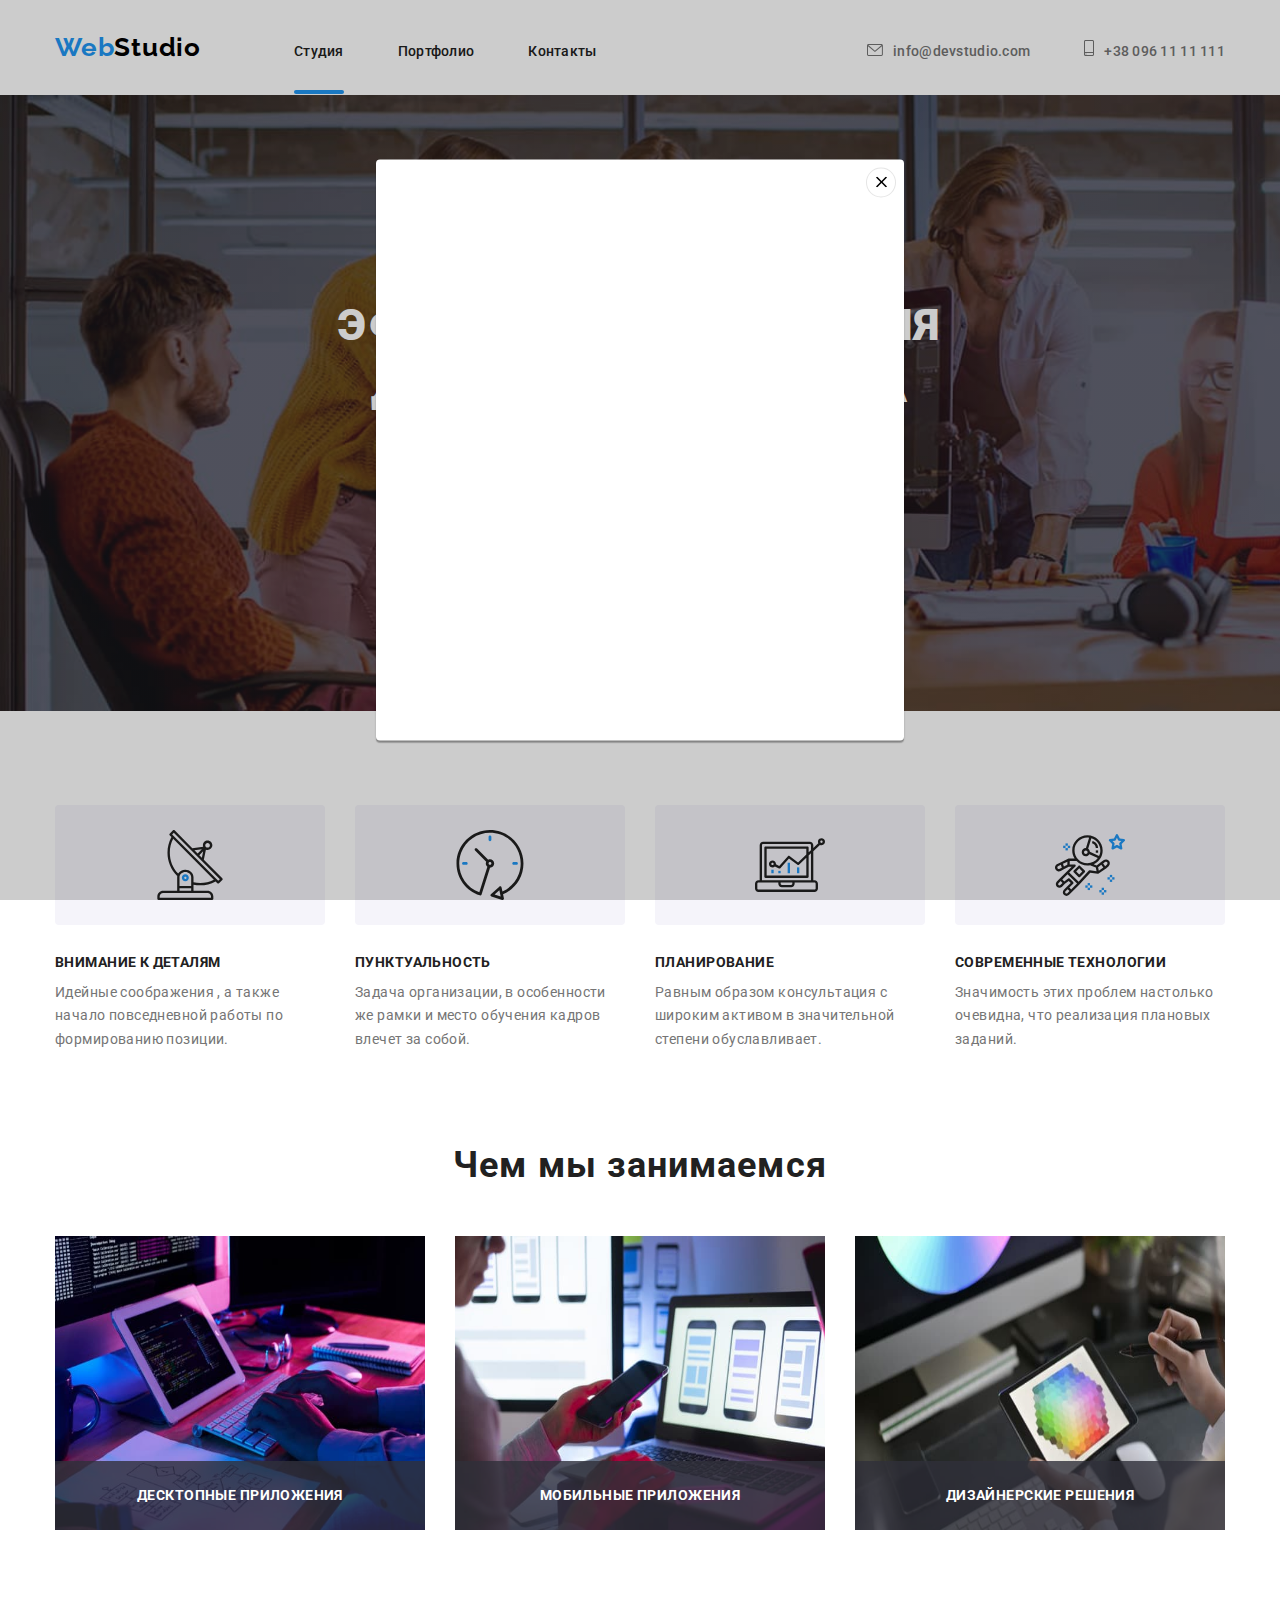
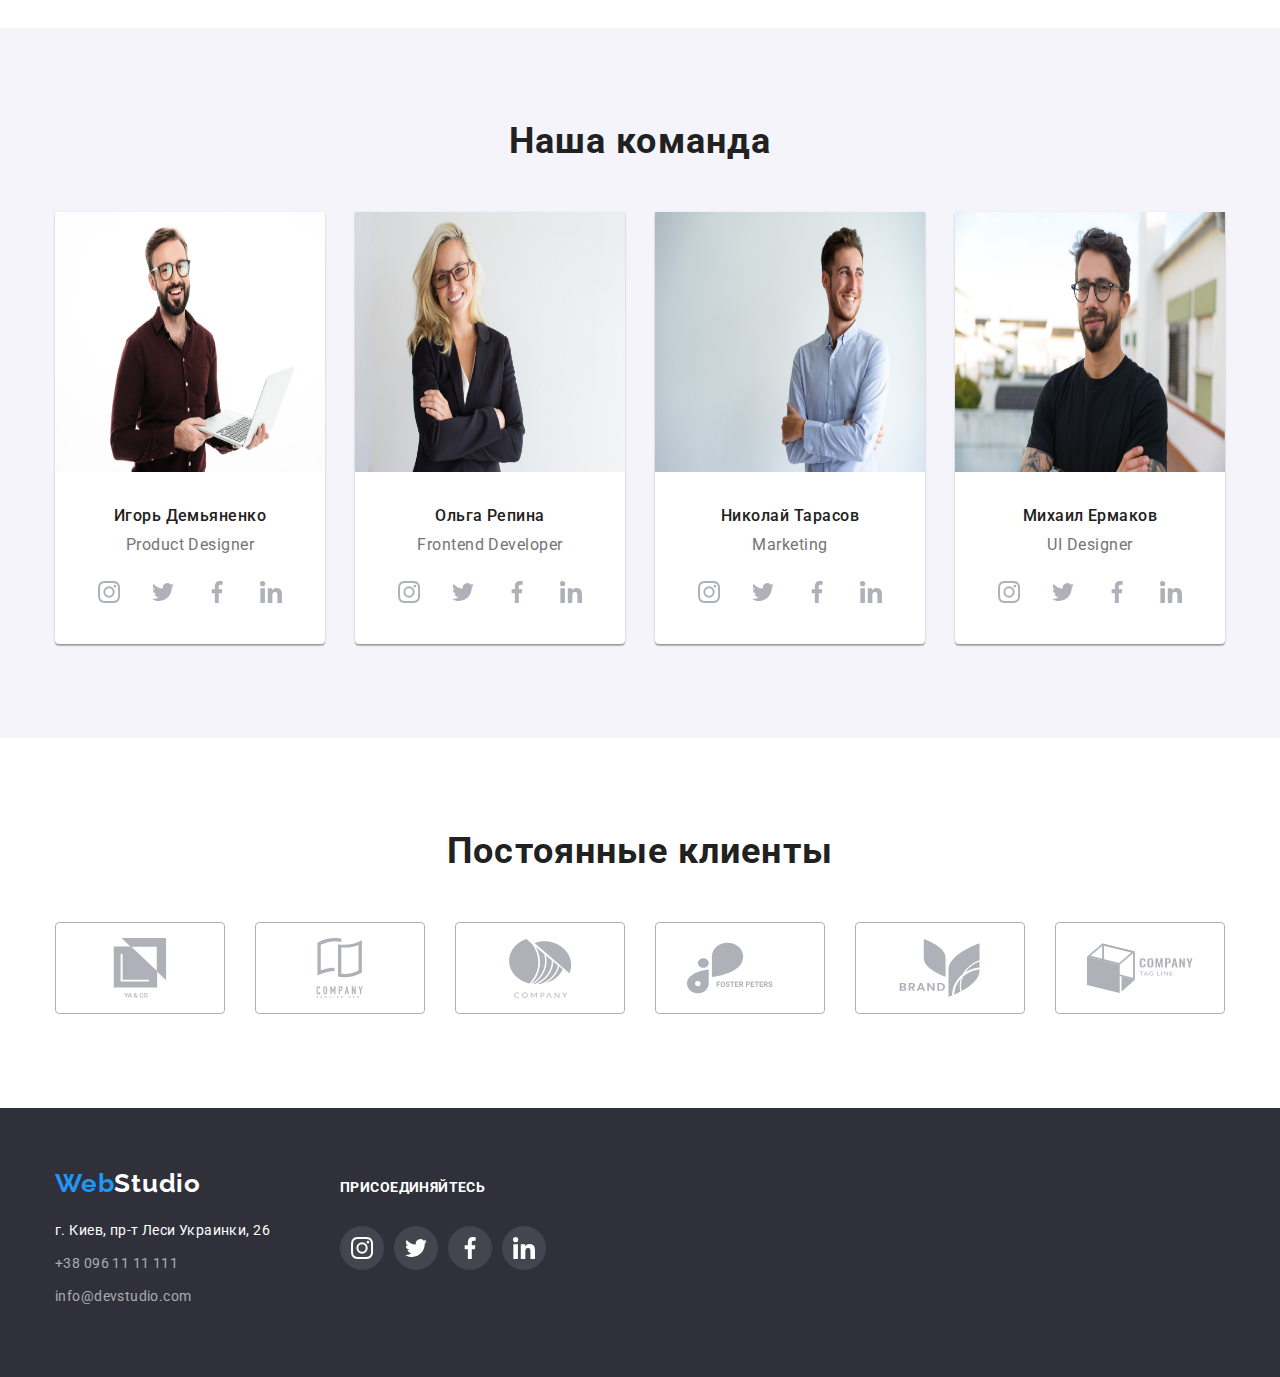
==== index.html @ d8dbf9bf "Cummit 1" ====
<!DOCTYPE html>
<head lang="ru">
<meta charset="UTF-8">
<meta http-equiv="X-UA-Compatible" content="IE=edge">
<meta name="viewport" content="width=device-width, initial-scale=1.0">
<title>WebStudio</title>
<link href="https://fonts.googleapis.com/css2?family=Raleway:wght@700&family=Roboto:wght@400;500;700;900&display=swap"
 rel="stylesheet">
 <link href="https://cdnjs.cloudflare.com/ajax/libs/modern-normalize/1.1.0/modern-normalize.min.css" rel="stylesheet">
<link href="css/styles.css" rel="stylesheet">
<link href="">
</head>
<body>
    <!--1 квадрат-->
    <header>
        <div class="container">
        <a href="index.html" class="header-part logo" lang="en"><span>Web</span>Studio</a>
        <nav class="header-part">
            <ul class="pages-list link">
                <li><a href="index.html" onclick="return false" class="now">Студия</a></li>
                <li><a href="portfolio.html" >Портфолио</a></li>
                <li><a href="/">Контакты</a></li>
            </ul>
        </nav>
        <div class="contacts header-part">
            <a href="mailto:info@devstudio.com" class=" contact"><svg width="16" height="12"><use href="./images/icons.svg#envelope"></use></svg>info@devstudio.com</a>
            <a href="tel:+380961111111" class=" contact"><svg width="10" height="16"><use href="./images/icons.svg#smartphone"></use></svg>+38 096 11 11 111</a>
            </div>
        </div>
    </div>
    </header>
    <!--2 квадрат-->
    <main>
    <section class="service section">
        <div class="container">
    <h1>Эффективные решения для вашего бизнеса</h1>
    <button type="button" data-modal-open>Заказать услугу</button>
</div>
    </section >
    <!--3 квадрат 1-я часть-->
    <section class="box-1 section" >
        <div class="container">
        <h2 class="none"> Наши качества</h2>
        <ul>
            <li>
<div class="case"><svg width="70px" height="70px">
    <use href="./images/icons.svg#Wi-Fi"></use>
</svg></div>
        <h3>Внимание к деталям</h3>
        <p>Идейные соображения
            , а также <br>начало повседневной работы по формированию
             позиции.</p></li>
             <li > 
                <div class="case"><svg width="70px" height="70px">
                    <use href="./images/icons.svg#Clock"></use>
                </svg></div>
            <h3>Пунктуальность</h3>
        <p>Задача организации, 
            в особенности<br> же рамки и место обучения кадров<br> влечет
             за собой.
        </p></li>
        <li >
<div class="case"><svg width="70px" height="70px">
    <use href="./images/icons.svg#Compik"></use>
</svg></div>
            <h3>Планирование</h3>
        <p>Равным образом консультация
            с <br> широким активом в значительной<br>  степени обуславливает.</p></li>
            <li >
<div class="case"><svg width="70px" height="70px">
    <use href="./images/icons.svg#Cosmo"></use>
</svg></div>
            <h3>Современные технологии</h3>
        <p>Значимость этих проблем настолько <br> очевидна, 
            что реализация плановых<br>  заданий.</p></li>
        </ul>
    </div>
    </section>
    <section class="box-2">
    <div class="container">
    <h2>Чем мы занимаемся</h2>
    <ul >
    <li><img src="images/images-studio/eff34a388bbc6409758a002e5a58c3ca.jpg" 
        alt="programer-working-his-desk-office" width="370" height="294"><p class="type-work">Десктопные приложения</p></li>
    <li><img src="images/images-studio/fe209b7db875477ca0f844823574082d.jpg"
         alt="web-ui-designers-are-developing-application-smartphones-team-creators-is-working-interface-mobile-phones"
    width="370px" height="294px"><p class="type-work">Мобильные приложения</p></li>
    <li><img src="images/images-studio/ff490664ba91f138b9f708e01d65306a.jpg"
         alt="creative-artist-web-design-with-working-colour-selection-graphic-tablet"
    width="370px" height="294px"><p class="type-work">Дизайнерские решения</p></li>
    </div>
</ul>
</div>
    </section>
    <!--2-я часть-->
    <section class="team section">
        <div class="container">
    <h2>Наша команда</h2>
         <ul class="team-list">
            <li><img src="images/images-studio/01b0562402f9066520924acac0be8dc7.jpg" alt="Фотография" width="270px" height="260px">
        <div class="box">
            <h3>Игорь Демьяненко</h3>
            <p>Product Designer</p>
            <ul class="icon">
                <li><a href="/"><svg width="22px" height="22px"><use href="./images/icons.svg#Instagram"></use></svg></li></a>
                <li><a href="/"><svg width="22px" height="22px"><use href="./images/icons.svg#Twitter"></use></svg></li></a>
                <li><a href="/"><svg width="22px" height="22px"><use href="./images/icons.svg#Facebook"></use></svg></li></a>
                <li><a href="/"><svg width="22px" height="22px"><use href="./images/icons.svg#Linkedin"></use></svg></li></a>
            </ul></div></li>
            <li><img src="images/images-studio/8ed9ff0c05008e3e7ae5285b05efd211.jpg" alt="Фотография" width="270px" height="260px">
        <div class="box">
            <h3>Ольга Репина</h3>
            <p>Frontend Developer</p>
            <ul class="icon">
                <li><a href="/"><svg width="22px" height="22px"><use href="./images/icons.svg#Instagram"></use></svg></li></a>
                <li><a href="/"><svg width="22px" height="22px"><use href="./images/icons.svg#Twitter"></use></svg></li></a>
                <li><a href="/"><svg width="22px" height="22px"><use href="./images/icons.svg#Facebook"></use></svg></li></a>
                <li><a href="/"><svg width="22px" height="22px"><use href="./images/icons.svg#Linkedin"></use></svg></li></a>
            </ul></div></li>
            <li> <img src="images/images-studio/c03fb848ed9dfc89543bbe97156c3661.jpg" alt="Фотография" width="270px" height="260px">
        <div class="box">
            <h3>Николай Тарасов</h3>
            <p>Marketing</p>
            <ul class="icon">
                <li><a href="/"><svg width="22px" height="22px"><use href="./images/icons.svg#Instagram"></use></svg></li></a>
                <li><a href="/"><svg width="22px" height="22px"><use href="./images/icons.svg#Twitter"></use></svg></li></a>
                <li><a href="/"><svg width="22px" height="22px"><use href="./images/icons.svg#Facebook"></use></svg></li></a>
                <li><a href="/"><svg width="22px" height="22px"><use href="./images/icons.svg#Linkedin"></use></svg></li></a>
            </ul></div></li>
        <li><img src="images/images-studio/7ff905b2d5f56aa0d2b29aa48e997cd8.jpg"  alt="Фотография" width="270px" height="260px">
        <div class="box">
            <h3>Михаил Ермаков</h3>
            <p>UI Designer</p>
            <ul class="icon">
                <li><a href="/"><svg width="22px" height="22px"><use href="./images/icons.svg#Instagram"></use></svg></li></a>
                <li><a href="/"><svg width="22px" height="22px"><use href="./images/icons.svg#Twitter"></use></svg></li></a>
                <li><a href="/"><svg width="22px" height="22px"><use href="./images/icons.svg#Facebook"></use></svg></li></a>
                <li><a href="/"><svg width="22px" height="22px"><use href="./images/icons.svg#Linkedin"></use></svg></li></a>
            </ul></div></li>
        </ul>
    </div>
</section>
<section class="clients section">
    <div class="container">
    <h2>Постоянные клиенты</h2>
    <ul>
        <li><a href="/">
            <svg width="106px" height="60px">
                <use  href="images/icons.svg#icon-Client-1"></use>
            </svg></a>
        </li>
        <li><a href="/">
            <svg width="106px" height="60px">
                <use href="images/icons.svg#icon-Client-2"></use>
            </svg></a>
        </li>
        <li><a href="/">
            <svg width="106px" height="60px">
                <use href="images/icons.svg#icon-Client-3"></use>
            </svg></a>
        </li>
        <li><a href="/">
            <svg width="106px" height="60px">
                <use href="images/icons.svg#icon-Client-4"></use>
            </svg></a>
        </li>
        <li><a href="/">
            <svg width="106px" height="60px">
                <use  href="images/icons.svg#icon-Client-5"></use>
            </svg></a>
        </li>
        <li><a href="/">
            <svg width="106px" height="60px">
                <use href="images/icons.svg#icon-Client-6"></use>
            </svg>
        </a>
        </li>
    </ul>
</div>
</section>
</main>
<!--4 квадрат-->
    <footer>
        <div class="container">
            <div class=" line">
        <a href="index.html" class="footer-logo" lang="en"><span>Web</span>Studio</a>
        <address>
            <ul>
            <li><a href="https://www.google.com/maps/place/%D0%B1%D1%83%D0%BB%D1%8C%D0%B2%D0%B0%D1%80+%D0%9B%D0%B5%D1%81%D1%96+%D0%A3%D0%BA%D1%80%D0%B0%D1%97%D0%BD%D0%BA%D0%B8,+26,+%D0%9A%D0%B8%D1%97%D0%B2,+02000/@50.4265807,30.5361971,17z/" 
            target="_blank"  rel="noopener noreferrer">г. Киев, пр-т Леси Украинки, 26</a> </li>
            <li><a href="tel:+380961111111" class="tel">+38 096 11 11 111</a></li>
            <li><a href="mailto:info@devstudio.com" class="mail">info@devstudio.com</a></li>
    </ul>
    </address>
</div>
<div class="massenger line">
    <h3>присоединяйтесь</h3>
    <ul>
        <li><a href="/"><svg width="22px" height="22px"><use href="./images/icons.svg#Instagram"></use></svg></a></li>
        <li><a href="/"><svg width="22px" height="22px"><use href="./images/icons.svg#Twitter"></use></svg></a></li>
        <li><a href="/"><svg width="22px" height="22px"><use href="./images/icons.svg#Facebook"></use></svg></a></li>
        <li><a href="/"><svg width="22px" height="22px"><use href="./images/icons.svg#Linkedin"></use></svg></a></li>
    </ul>
</div>
</div>
    </footer>
    <div class="backdrop is-hidden" data-modal>
        <div class="modal">
        <button type="button" data-modal-close>
            <svg width="11px" height="11px">
                <use href="./images/icons.svg#Vector"></use>
            </svg>
        </button>
    </div>
    </div>
    <script src="js/modal.js"></script>
</body>
</html>
---- css/styles.css ----
body{
    font-family:'Roboto',sans-serif;
    color: #212121;
}
.none{
    display: none;
}
.container{
    width: 1200px;
    margin-left: auto;
    margin-right: auto;
    padding-right: 15px;
    padding-left: 15px;
}

.section{
    padding: 94px 0px;
}
ul,h1,h2,h3,h4,h5,h6,p,a,div,img{
    margin: 0;
    padding: 0;
}
/*header styles*/
header{
    border-bottom:1px rgba(236, 236, 236, 1);
    padding: 32px 0;
    background-color: rgba(255, 255, 255, 1);
}
.logo{
    font-family:'Raleway';
    font-weight: 700;
    font-size: 26px;
    line-height: 1.2;
    letter-spacing: 0.03em;
    color: #000;
    margin-right: 93px;
}
header .container{
    display: flex;
    align-items: baseline;
}
.header-part{
    display: inline-block;
    text-decoration: none;
}
.pages-list li{
display: inline-block;
margin-right: 50px;
}
.pages-list a{
text-decoration: none;
font-weight: 500;
font-size: 14px;
line-height: 1.1;
letter-spacing: 0.02em;
color: #212121;
}
span{
    color: #2196F3;
}
.link .now{
    position:relative;
}
.link .now::after{
    content: "";
    position: absolute;
    width: 100%;
    height: 4px;
    background-color: #2196F3;
    border-radius: 2px;
    bottom:-35px;
    left: 0;
}
.link{
    transition: color 250ms cubic-bezier(0.4, 0, 0.2, 1);
}
.link :focus,
.link :hover{
    color: #2196F3;
}
.contacts{
    margin-left: auto;
}
.contacts svg{
    margin-right: 10px;
}
.container .contact{
font-weight: 500;
font-size: 14px;
line-height: 1.1px;
letter-spacing: 0.02em;
color: #757575;
text-decoration: none;
}
.contact{
    fill: rgba(117, 117, 117, 1);
    transition: color 250ms cubic-bezier(0.4, 0, 0.2, 1);
}
.contact:hover,
.contact:focus{
    color: #2196F3;
    fill: #2196F3;
}
header a[href^="mailto"]{
    margin-right: 50px;
}
/*main studio*/
.service{
background-color:#2F303A;
padding: 200px 0px;
background-image: linear-gradient(to left,rgba(47,48,58,0.4), rgba(47,48,58,0.4)) , url("../images/images-studio/back.jpg");
background-repeat: no-repeat;
background-size: cover;
}
.service h1{
font-weight: 900;
font-size: 44px;
line-height: 1.4;
text-align: center;
letter-spacing: 0.06em;
text-transform: uppercase;
color: #FFFFFF;
width: 696px;
margin-right: auto;
margin-left: auto;
}
.service button{
font-family:'Roboto';
border-radius: 5px;
border-color: transparent;
background-color: #2196F3;
color:#fff;
font-weight: 700;
font-size: 16px;
line-height: 1.8;
margin-left: auto;
margin-right: auto;
display: flex;
text-align: center;
justify-content: center;
letter-spacing: 0.06em;
cursor: pointer;
padding: 10px 32px;
margin-top: 40px;
transition: background-color 250ms cubic-bezier(0.4, 0, 0.2, 1);
}
.service button:focus,
.service button:hover{
    background-color: #F5F4FA;
}
div[data-model]{
    position: absolute;
    width:100vw;
    height:100vh ;
}
.box{
    padding: 30px 32px;
}
.case{
    display: flex;
    justify-content: center;
    align-items: center;
    width: 270px;
    height: 120px;
    background: rgba(245, 244, 250, 1);
    margin-bottom: 30px;
    border-radius: 4px;
    fill: #F5F4FA;
}
.box-1{
    padding-inline-start: 0px;
    list-style-type: none;
}
.box-1 ul{
    display: flex;
    justify-content: space-between;
    list-style-type: none;
}
.box-1 h3{
    font-weight: 700;
    font-size: 14px;
    line-height: 1.1;
    letter-spacing: 0.03em;
    text-transform: uppercase;
    color: #212121;
    margin-bottom:10px ;
}
.box-1 p{
font-size: 14px;
line-height: 1.7;
letter-spacing: 0.03em;
color: #757575;
}
.box-1 li{
    width: 270px;
}
.box-2{
padding-bottom: 94px;
}
.box-2 h2{
font-weight: 700;
font-size: 36px;
line-height: 1.1;
text-align: center;
letter-spacing: 0.03em;
color: #212121;
margin-bottom: 50px;
}
.box-2 ul{
    padding-inline-start: 0px;
    list-style-type: none;
    display: flex;
    justify-content: space-between;
}
.type-work{
    position: absolute;
    width: 100%;
    padding: 27px 0;
    bottom: 4px;
    left: 0;
    font-weight: 700;
    font-size: 14px;
    line-height: 1.1;
    letter-spacing: 0.03em;
    text-align: center;
    text-transform: uppercase;
    color: #FFFFFF;
    background-color: rgba(47, 48, 58, 0.8);
}
.box-2 li{
    display: block;
    position: relative;
}
.team{
    background-color: #F5F4FA;
}
.team h2{
font-weight: 700;
font-size: 36px;
line-height: 1.1;
text-align: center;
letter-spacing: 0.03em;
color: #212121;
margin-bottom: 50px;
}
.icon{
    display: flex;
    list-style-type: none;
    padding-inline-start: 0;
}
.icon li{
    margin-right: 10px;
}
.icon a{
    background-color: rgba(255, 255, 255, 0.1);
    fill: rgba(175, 177, 184, 1);
    border-radius: 50% 50%;
    width: 44px;
    height: 44px;
    display: flex;
    justify-content: center;
    align-items: center;
    transition: background-color fill 250ms cubic-bezier(0.4, 0, 0.2, 1);}
    .icon a:hover,
    .icon a:focus{
        background-color: #2196F3;
        fill:#fff
    }
    .icon li:last-child{
        margin-right: 0;
    }
.team-list > li{
background: #FFFFFF;
box-shadow: 0px 1px 3px rgba(0, 0, 0, 0.12), 0px 1px 1px rgba(0, 0, 0, 0.14), 0px 2px 1px rgba(0, 0, 0, 0.2);
border-radius: 0px 0px 4px 4px;
}
.team ul{
    list-style-type: none;
    padding-inline-start:0px;
    display: flex;
    justify-content: space-between;
}
.team h3{
    font-weight: 500;
    font-size: 16px;
    line-height: 1.2;
    text-align: center;
    letter-spacing: 0.03em;
    margin-bottom: 10px;
}
.team p{
    font-weight: 400;
    font-size: 16px;
    line-height: 1.2;
    text-align: center;
    letter-spacing: 0.03em;
    color: #757575;
    margin-bottom: 16px;
}
.catalog-list .box{
    padding: 20px 24px;
    box-sizing: border-box;
    width: 370px;
    border-left: 1px solid #EEEEEE;
    border-right: 1px solid #EEEEEE;
    border-bottom: 1px solid #EEEEEE;
}
.clients ul{
    display: flex;
    list-style-type: none;
    padding-inline-end: 0;
    flex-wrap: wrap;
    gap: 30px;
    box-sizing: border-box;
} 

.clients a{
    box-sizing: border-box;
    display: flex;
    align-items: center;
    justify-content: center;
    width: 170px;
    height: 92px;
    fill: #afb1b8;
    border:1px solid rgba(175, 177, 184, 1) ;
    border-radius: 4px;
    transition: fill border 250ms cubic-bezier(0.4, 0, 0.2, 1);
}

.clients a:hover,
.clients a:focus{
    fill: #2196F3;
    border: 1px solid #2196F3;
}

.clients h2{
font-weight: 700;
font-size: 36px;
line-height: 1.1;
text-align: center;
letter-spacing: 0.03em;
margin-bottom: 50px;
}
/*main partfolio*/
.catalog li{
    display: inline-block;
    margin-left: 4px;
    margin-right: 4px;
}
.catalog button{
font-weight: 500;
font-size: 16px;
line-height: 1.6;
text-align: center;
letter-spacing: 0.03em;
color: #212121;
border-radius: 5px;
border-color: transparent;
background-color: #F5F4FA;
cursor: pointer;
font-family:'Roboto';
padding: 6px 22px;
transition: colo background-color box-shadow 250ms cubic-bezier(0.4, 0, 0.2, 1);
}
.catalog button:hover,
.catalog button:focus{
    background-color: #2196F3;
    color: #fff;
    box-shadow: 0px 4px 4px 0px rgba(0, 0, 0, 0.25);
}
.catalog{
    padding-inline-start: 0px;
    list-style-type: none;
    display: flex;
    justify-content: center;
    margin-bottom: 56px;
}
.catalog-list li{
    display: inline-block;
    transition: box-shadow 250ms cubic-bezier(0.4, 0, 0.2, 1);
}
.catalog-list li:hover{
    box-shadow: 0px 4px 4px 0px rgba(0, 0, 0, 0.25);
}
.catalog-list{
    display: flex;
    flex-wrap: wrap;
    gap: 30px;
}
.catalog-list h2{
font-weight: 700;
font-size: 18px;
line-height: 2;
letter-spacing: 0.06em;
color: #212121;
margin-bottom: 4px;
}
.catalog-list p{
font-size: 16px;
line-height: 1.8;
letter-spacing: 0.03em;
color: #757575;
}
.catalog-list{
padding-inline-start: 0px;
list-style-type: none;
}
.overlay-box{
    width: 370px;
    height: 294px;
    overflow: hidden;
    position: relative;
}
p[class="overlay"]{
    position: absolute;
    top: 0;
    left: 0;
    width: 100%;
    height: 100%;
    background-color: rgba(33, 150, 243, 0.9);
    transform: translateY(100%);
    font-size: 18px;
    line-height: 1.6;
    letter-spacing: 0.03em;
    color: #FFFFFF;
    transition: transform 250ms cubic-bezier(0.4, 0, 0.2, 1);
    padding: 63px 24px;
}
.overlay-box:hover .overlay{
    transform: translateY(0);
}
.backdrop{
    position: fixed;
    width: 100%;
    height: 100%;
    background-color: rgba(0, 0, 0, 0.2);
    top: 0;
    left: 0;
}
.modal{
    position: absolute;
    left:50%;
    top:50%;
    transform: translate(-50%,-50%);
    background-color:rgba(255, 255, 255, 1);
    width: 528px;
    height: 581px;
    box-shadow: 0px 1px 3px rgba(0, 0, 0, 0.12), 0px 1px 1px rgba(0, 0, 0, 0.14), 0px 2px 1px rgba(0, 0, 0, 0.2);
    border-radius: 4px;
}
.modal button{
    width: 30px;
    height: 30px;
    fill: rgba(0, 0, 0, 1);
    background-color:rgba(255, 255, 255, 1) ;
    border:1px solid rgba(0, 0, 0, 0.1) ;
    border-radius: 50% 50%;
    position: fixed;
    top:8px;
    right: 8px;
}
/*footer styles*/
footer{
background-color:#2F303A;
padding: 60px 0px;
}
footer div[class="container"]{
    display: flex;
    align-items: baseline;
}
footer address{
    font-style: normal;
}
.footer-logo{
font-family:'Raleway';
display: inline-block;
font-weight: 700;
font-size: 26px;
line-height: 1.2;
letter-spacing: 0.03em;
color: #fff;
text-decoration: none;
margin-bottom: 20px;
}
address ul{
    list-style-type: none;
    padding-inline-start: 0px;
}
address li{
    margin-bottom: 9px;
}
a[target]{
    font-size: 14px;
    line-height: 1.7; 
    letter-spacing: 0.03em; 
    color: #FFFFFF;
    text-decoration: none;
    margin-right: 70px;
}
.mail{
font-size: 14px;
line-height: 1.7;
letter-spacing: 0.03em;
color: rgba(255, 255, 255, 0.6);
text-decoration: none;
transition: color 250ms cubic-bezier(0.4, 0, 0.2, 1);
}
a[target]:hover,
a[target]:focus{
color: #2196F3;
}
.tel{
font-size: 14px;
line-height: 1.7;
letter-spacing: 0.03em;
color: rgba(255, 255, 255, 0.6);
text-decoration: none;
transition: color 250ms cubic-bezier(0.4, 0, 0.2, 1);
}
.tel:hover,
.tel:focus{
    color: #2196F3;
}
.mail:hover,
.mail:focus{
    color: #2196F3;
}

.massenger h3{
font-weight: 700;
font-size: 14px;
line-height: 1.23;
letter-spacing: 0.03em;
text-transform: uppercase;
color: #FFFFFF;
margin-bottom: 30px;
}
.massenger li{
    margin-right: 10px;
}
.massenger ul{
    display: flex;
    list-style-type: none;
    padding-inline-start: 0;
}
.massenger a{
    background-color: rgba(255, 255, 255, 0.1);
    border-radius: 50% 50%;
    width: 44px;
    height: 44px;
    display: flex;
    justify-content: center;
    align-items: center;
    transition: color 250ms cubic-bezier(0.4, 0, 0.2, 1);}
    .massenger a:hover,
    .massenger a:focus{
        background-color: #2196F3;
    }

.massenger svg{
fill: #fff;
}
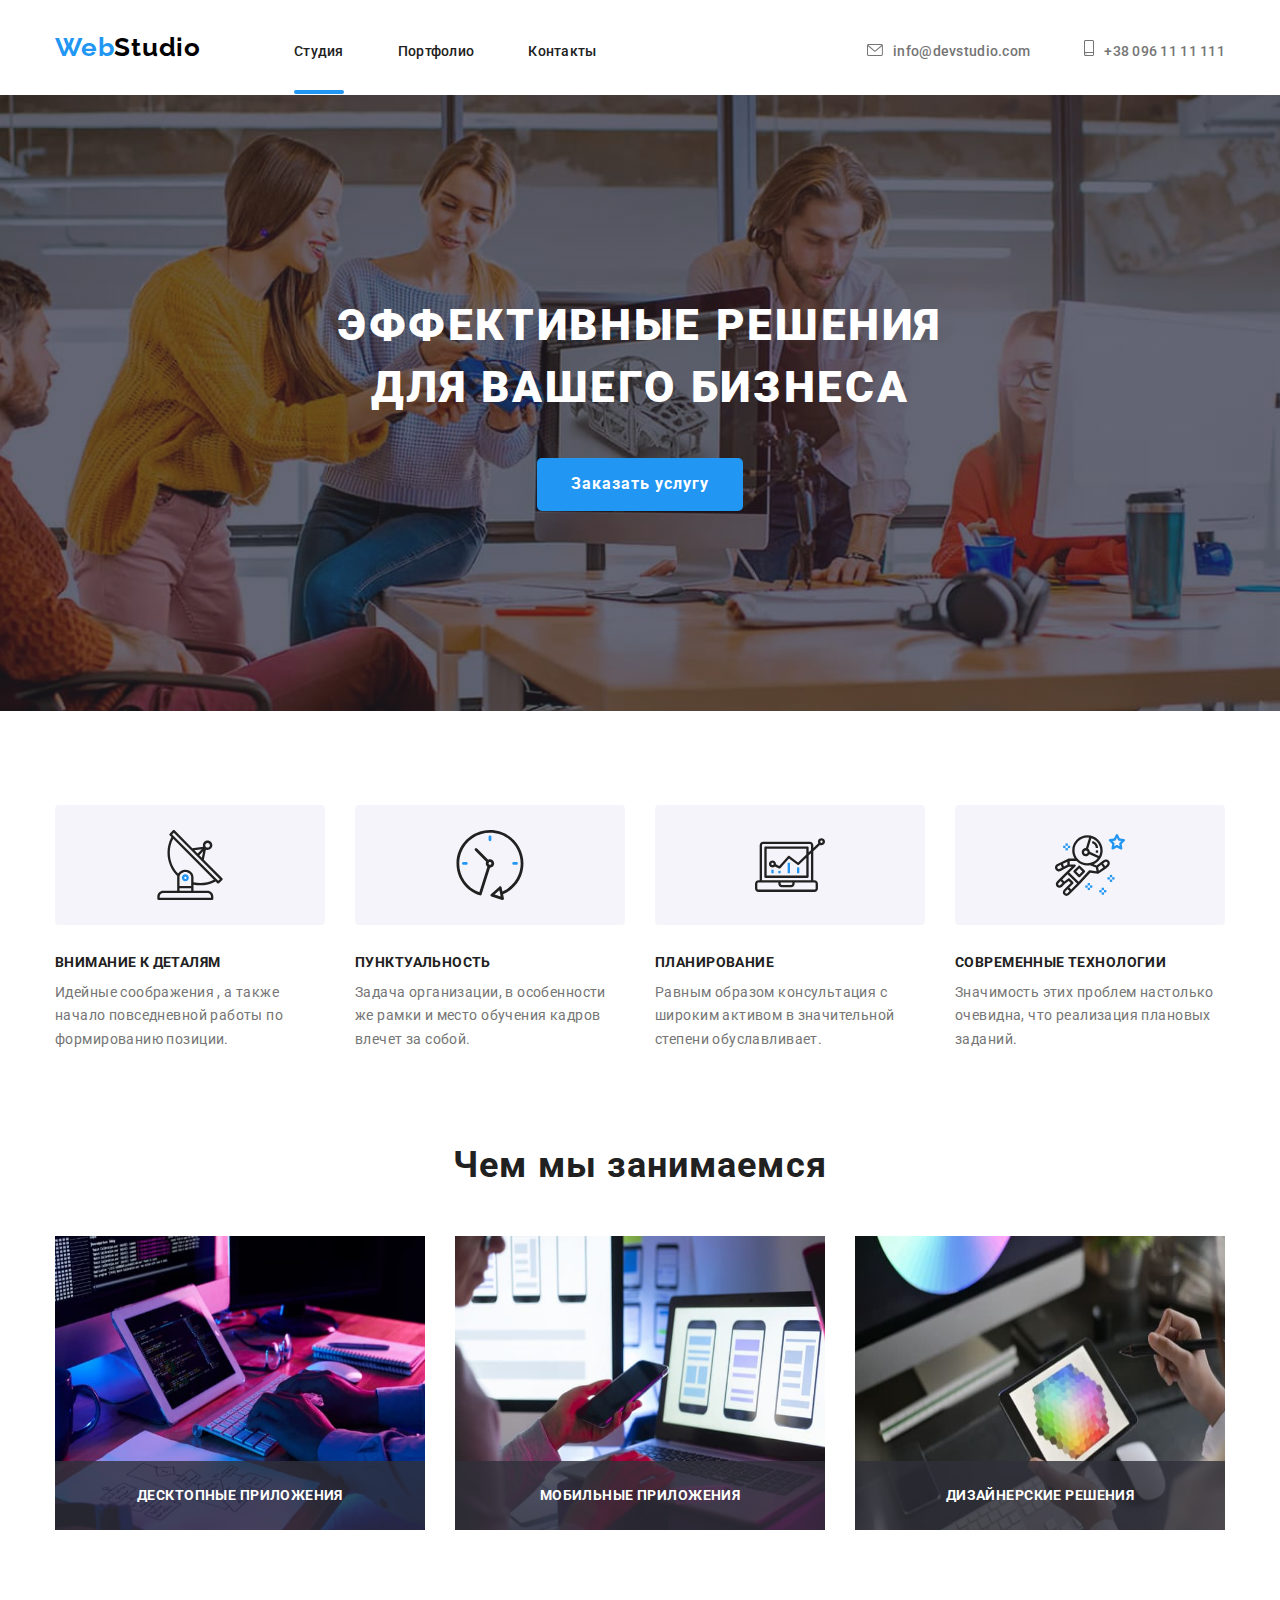
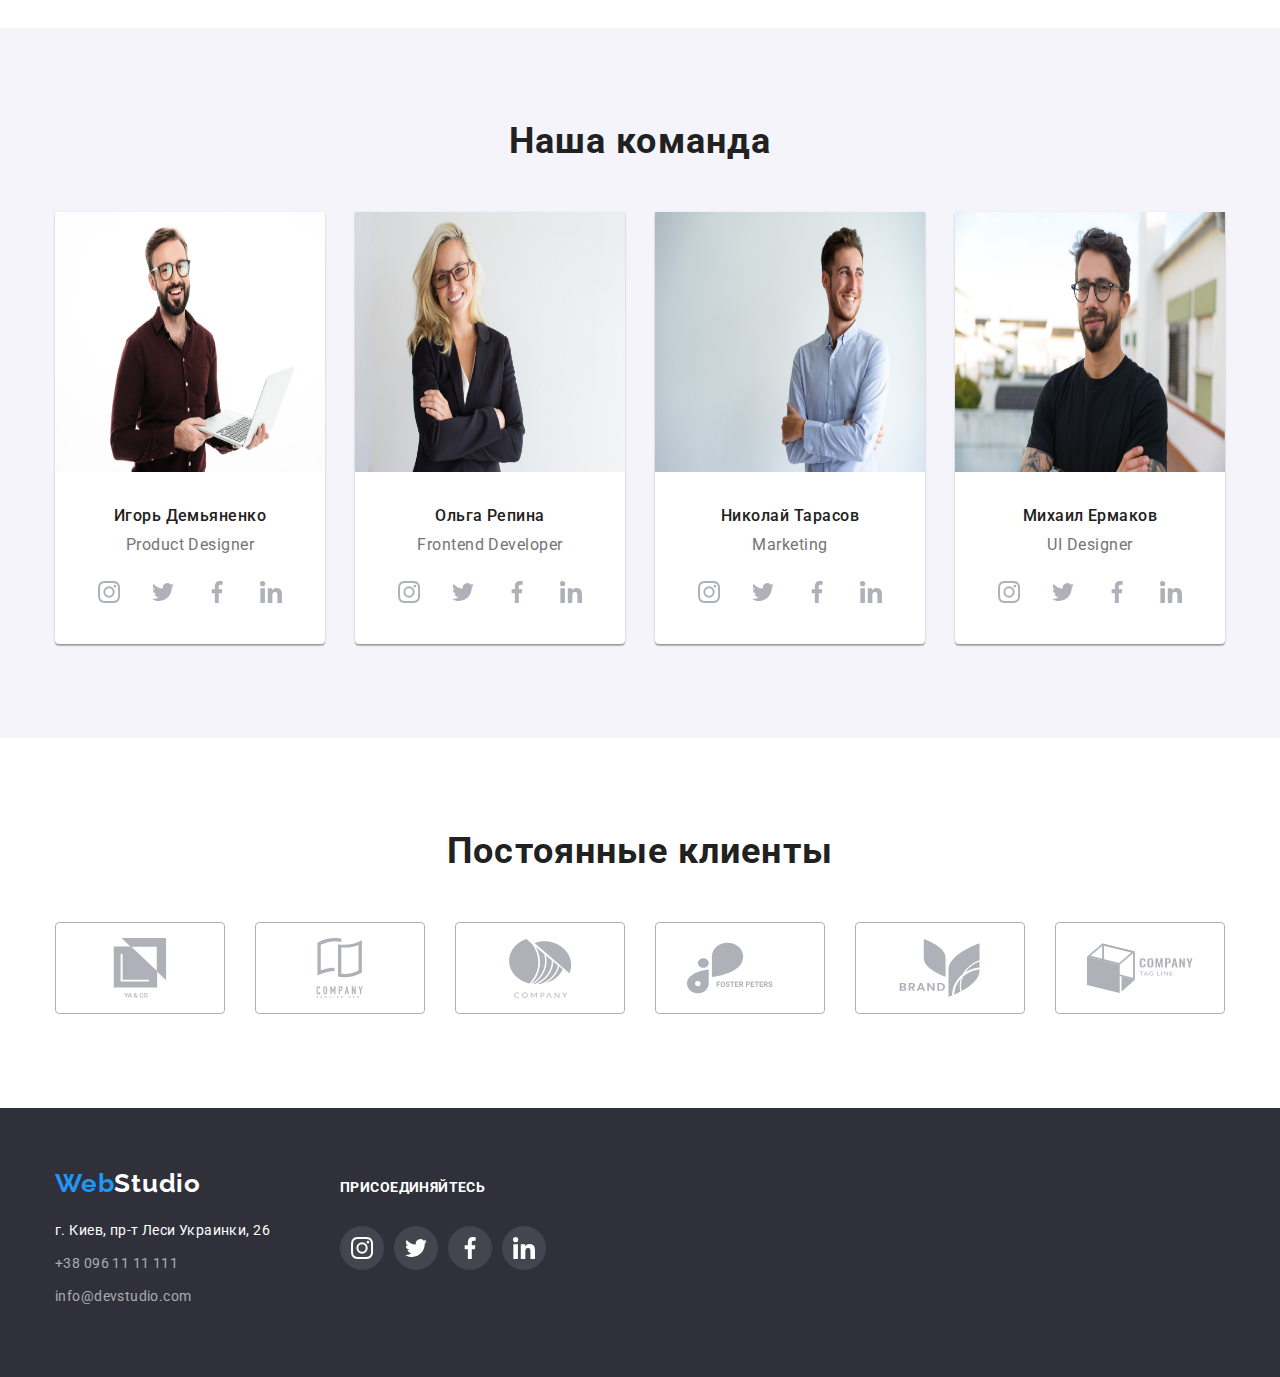
==== commit 77f90708: "Fix 1" ====
--- a/index.html
+++ b/index.html
@@ -208,7 +208,7 @@
         <div class="modal">
         <button type="button" data-modal-close>
             <svg width="11px" height="11px">
-                <use href="./images/icons.svg#Vector"></use>
+            <use href="./images/icons.svg#Vector"></use>
             </svg>
         </button>
     </div>
--- a/css/styles.css
+++ b/css/styles.css
@@ -71,11 +71,11 @@
     bottom:-35px;
     left: 0;
 }
-.link{
+.pages-list a{
     transition: color 250ms cubic-bezier(0.4, 0, 0.2, 1);
 }
-.link :focus,
-.link :hover{
+.pages-list a:hover,
+.pages-list a:focus{
     color: #2196F3;
 }
 .contacts{
@@ -110,6 +110,8 @@
 padding: 200px 0px;
 background-image: linear-gradient(to left,rgba(47,48,58,0.4), rgba(47,48,58,0.4)) , url("../images/images-studio/back.jpg");
 background-repeat: no-repeat;
+background-position: center;
+max-width: 1600;
 background-size: cover;
 }
 .service h1{
@@ -147,11 +149,6 @@
 .service button:focus,
 .service button:hover{
     background-color: #F5F4FA;
-}
-div[data-model]{
-    position: absolute;
-    width:100vw;
-    height:100vh ;
 }
 .box{
     padding: 30px 32px;
@@ -260,7 +257,7 @@
     display: flex;
     justify-content: center;
     align-items: center;
-    transition: background-color fill 250ms cubic-bezier(0.4, 0, 0.2, 1);}
+    transition: all 250ms cubic-bezier(0.4, 0, 0.2, 1);}
     .icon a:hover,
     .icon a:focus{
         background-color: #2196F3;
@@ -324,7 +321,7 @@
     fill: #afb1b8;
     border:1px solid rgba(175, 177, 184, 1) ;
     border-radius: 4px;
-    transition: fill border 250ms cubic-bezier(0.4, 0, 0.2, 1);
+    transition: border,fill 250ms,250ms cubic-bezier(0.4, 0, 0.2, 1);
 }
 
 .clients a:hover,
@@ -360,7 +357,7 @@
 cursor: pointer;
 font-family:'Roboto';
 padding: 6px 22px;
-transition: colo background-color box-shadow 250ms cubic-bezier(0.4, 0, 0.2, 1);
+transition: background-color,color,box-shadow 250ms cubic-bezier(0.4, 0, 0.2, 1);
 }
 .catalog button:hover,
 .catalog button:focus{
@@ -459,6 +456,12 @@
     top:8px;
     right: 8px;
 }
+.is-hidden{
+    opacity: 0;
+    visibility: hidden;
+    pointer-events: none;
+    translate: opacity 250ms ubic-bezier(0.4, 0, 0.2, 1);
+}
 /*footer styles*/
 footer{
 background-color:#2F303A;
@@ -496,6 +499,7 @@
     color: #FFFFFF;
     text-decoration: none;
     margin-right: 70px;
+    transition: color 250ms cubic-bezier(0.4, 0, 0.2, 1);
 }
 .mail{
 font-size: 14px;
@@ -551,7 +555,7 @@
     display: flex;
     justify-content: center;
     align-items: center;
-    transition: color 250ms cubic-bezier(0.4, 0, 0.2, 1);}
+    transition: background-color 250ms cubic-bezier(0.4, 0, 0.2, 1);}
     .massenger a:hover,
     .massenger a:focus{
         background-color: #2196F3;
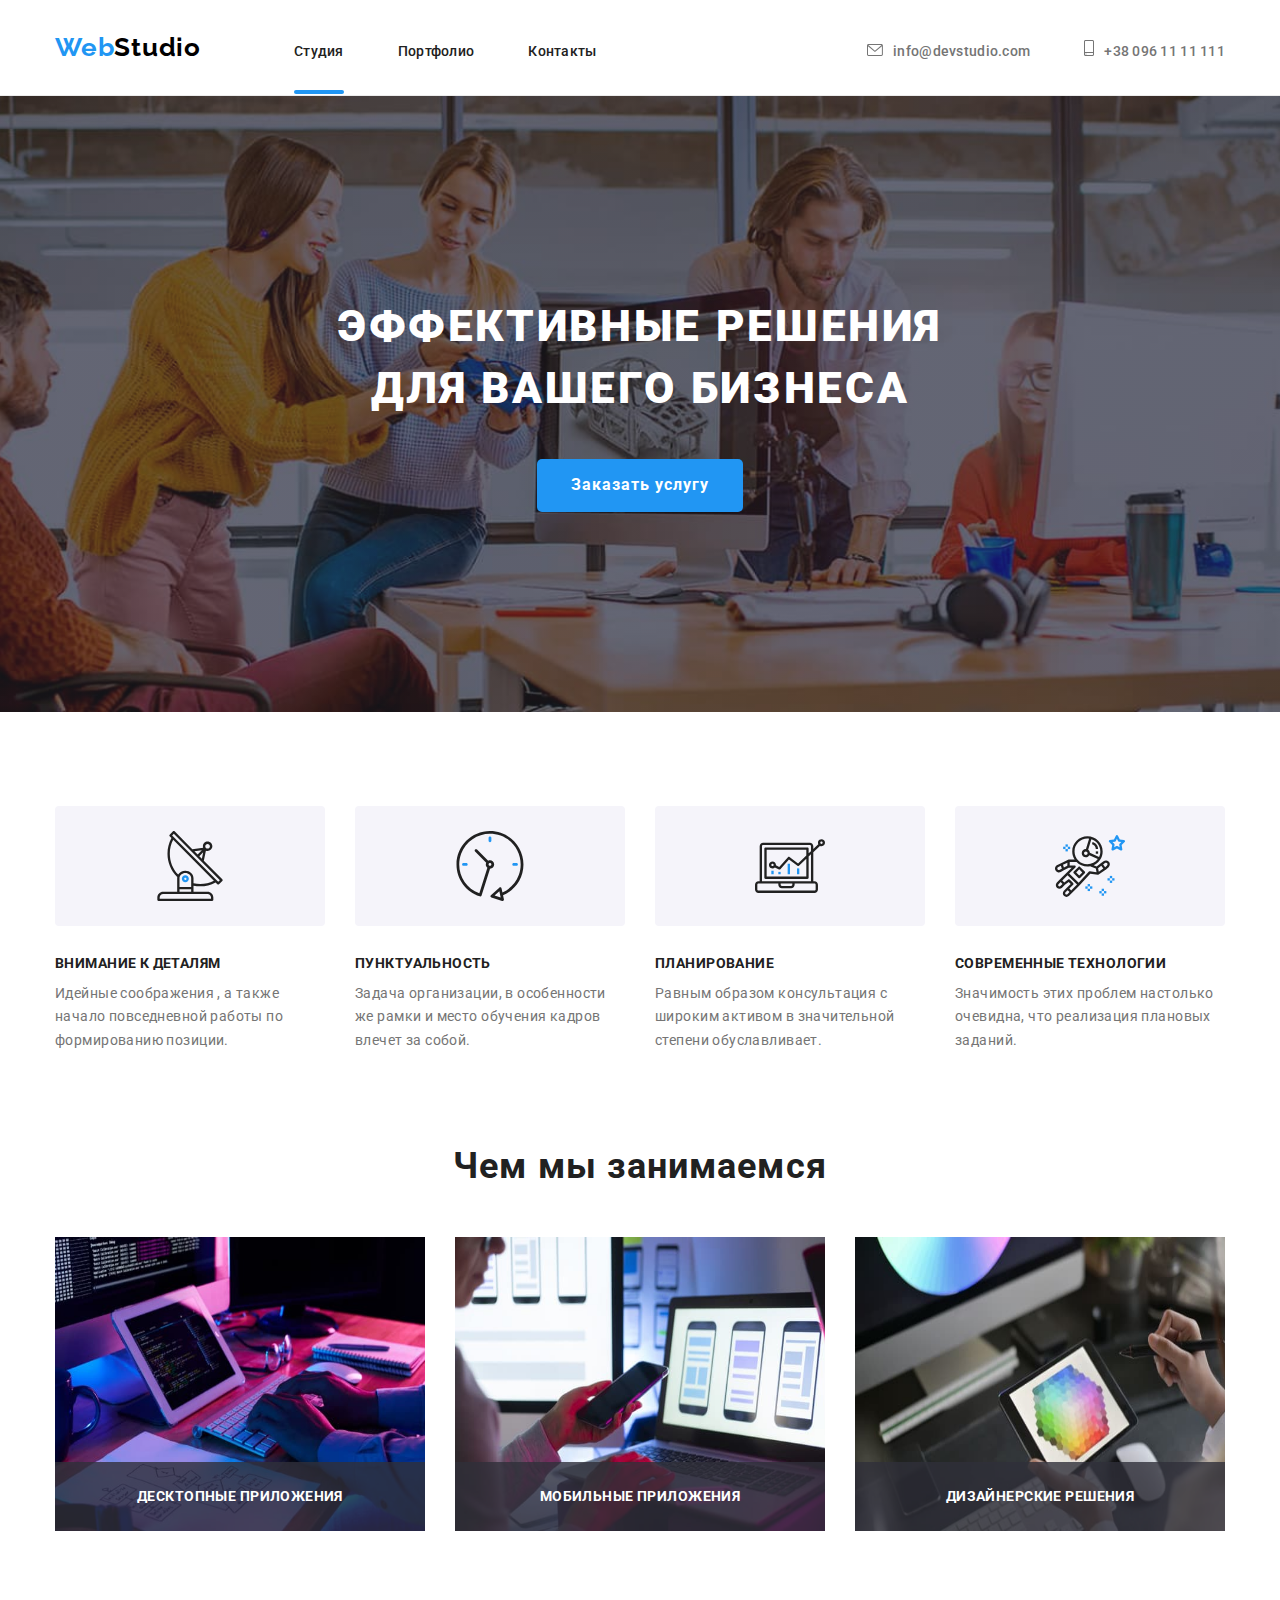
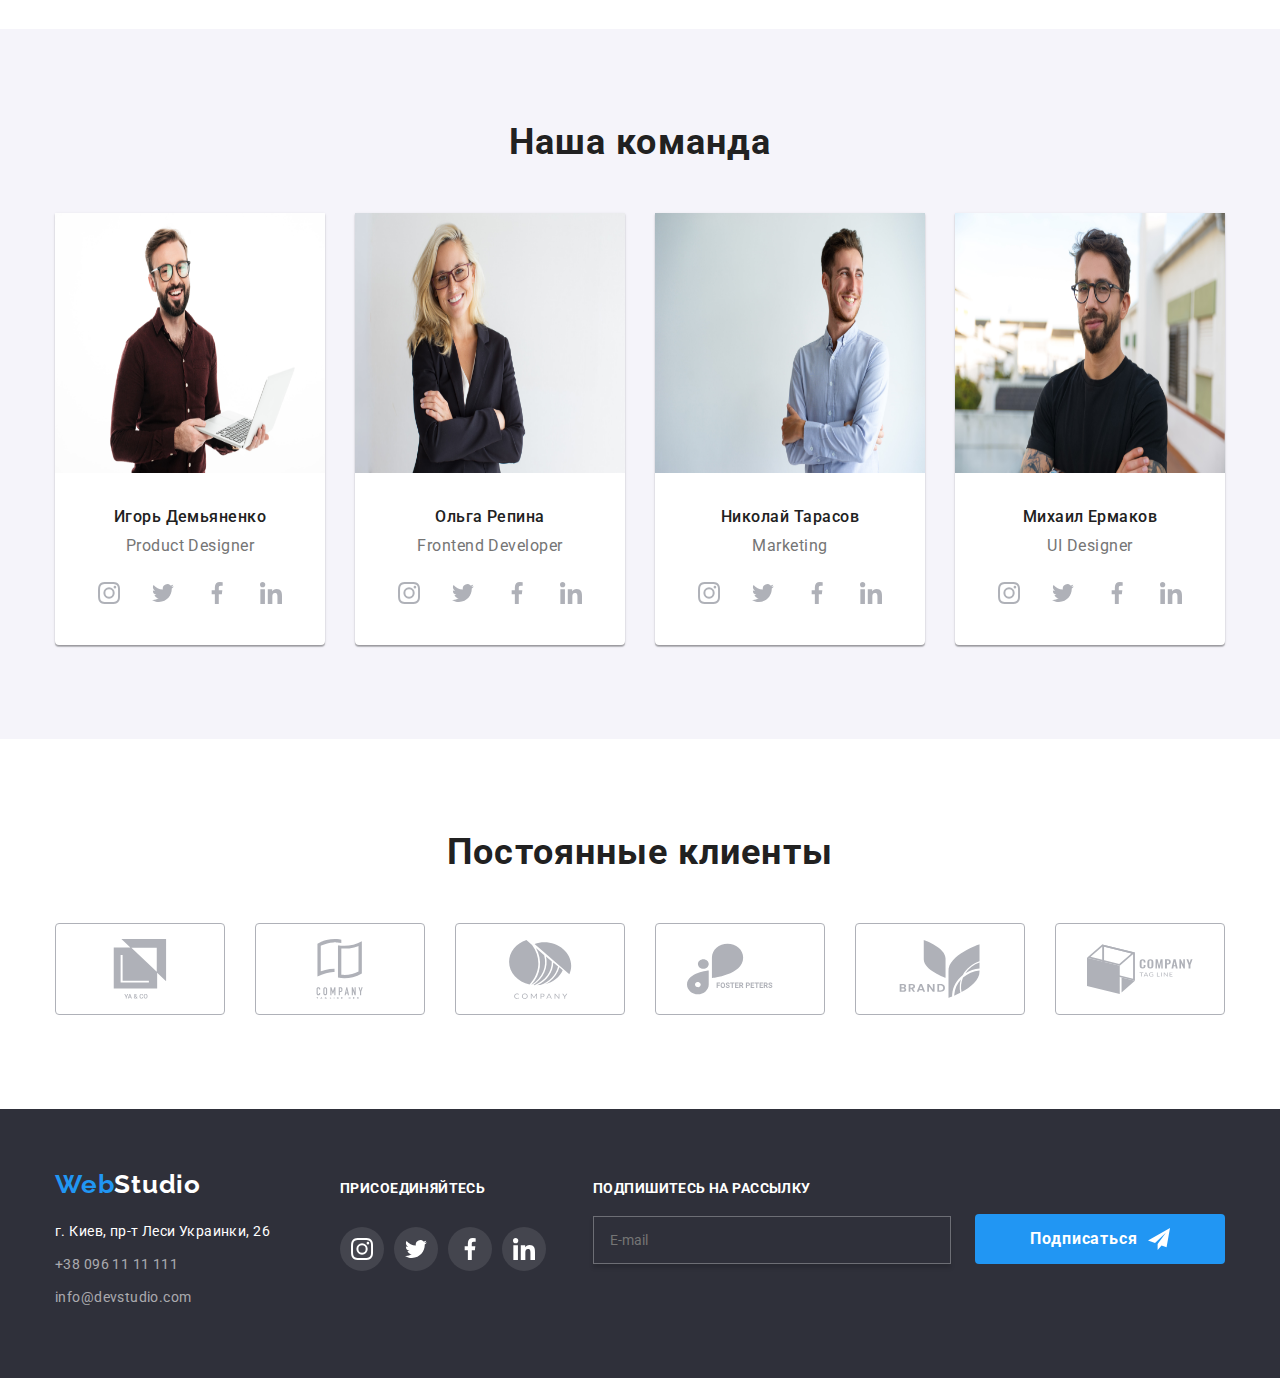
==== commit 10b23208: "Fix 2" ====
--- a/index.html
+++ b/index.html
@@ -182,7 +182,7 @@
 <!--4 квадрат-->
     <footer>
         <div class="container">
-            <div class=" line">
+            <div class="line">
         <a href="index.html" class="footer-logo" lang="en"><span>Web</span>Studio</a>
         <address>
             <ul>
@@ -202,6 +202,14 @@
         <li><a href="/"><svg width="22px" height="22px"><use href="./images/icons.svg#Linkedin"></use></svg></a></li>
     </ul>
 </div>
+<form class="form-footer">
+    <label class="row">Подпишитесь на рассылку
+        <input type="email" name="email" placeholder="E-mail"></input>
+</label>
+<button type="submit">Подписаться<svg width="22px" height="22px">
+    <use href="images/icons.svg#icon-send"></use>
+</svg></button>
+</form>
 </div>
     </footer>
     <div class="backdrop is-hidden" data-modal>
@@ -215,4 +223,4 @@
     </div>
     <script src="js/modal.js"></script>
 </body>
-</html>
+</html>--- a/css/styles.css
+++ b/css/styles.css
@@ -22,7 +22,7 @@
 }
 /*header styles*/
 header{
-    border-bottom:1px rgba(236, 236, 236, 1);
+    border-bottom:1px solid #ECECEC;
     padding: 32px 0;
     background-color: rgba(255, 255, 255, 1);
 }
@@ -433,6 +433,7 @@
     background-color: rgba(0, 0, 0, 0.2);
     top: 0;
     left: 0;
+    transition: opacity,visibility 250ms cubic-bezier(0.4, 0, 0.2, 1);
 }
 .modal{
     position: absolute;
@@ -460,7 +461,11 @@
     opacity: 0;
     visibility: hidden;
     pointer-events: none;
-    translate: opacity 250ms ubic-bezier(0.4, 0, 0.2, 1);
+}
+button[data-modal-close]:hover,
+button[date-modal-close]:focus
+{
+fill: #2196F3;
 }
 /*footer styles*/
 footer{
@@ -498,8 +503,8 @@
     letter-spacing: 0.03em; 
     color: #FFFFFF;
     text-decoration: none;
-    margin-right: 70px;
     transition: color 250ms cubic-bezier(0.4, 0, 0.2, 1);
+    margin-right:70px;
 }
 .mail{
 font-size: 14px;
@@ -539,7 +544,7 @@
 color: #FFFFFF;
 margin-bottom: 30px;
 }
-.massenger li{
+.massenger li:not(:last-child){
     margin-right: 10px;
 }
 .massenger ul{
@@ -563,4 +568,54 @@
 
 .massenger svg{
 fill: #fff;
+}
+.form-footer label{
+display: block;
+font-weight: 700;
+font-size: 14px;
+line-height: 1.1;
+letter-spacing: 0.03em;
+text-transform: uppercase;
+color: #FFFFFF;
+}
+form{
+    display: flex;
+    margin-left: auto;
+}
+.form-footer input{
+    margin-top: 20px;
+    display: block;
+    width: 358px;
+    padding-top: 15px;
+    padding-left: 16px;
+    padding-bottom: 15px;
+    border:1px solid rgba(255, 255, 255, 0.3);
+    box-shadow:0px 4px 4px 0px rgba(0, 0, 0, 0.15);
+    background-color: transparent;
+    margin-right: 12px;
+    ;
+}
+.form-footer button{
+    border-radius:4px;
+    margin-top: auto;
+    padding:10px 28px;
+    background-color: #2196F3;
+    width: 250px;
+    height: 50px;
+    color: #fff;
+    border-color: transparent;
+    font-weight: 700;
+    font-size: 16px;
+    line-height: 1.8;
+    display: flex;
+    align-items: center;
+    justify-content: center;
+    text-align: center;
+    letter-spacing: 0.06em;
+    color: #FFFFFF;
+    margin-left: 12px;
+    fill: rgba(255, 255, 255, 1);
+}
+.form-footer svg{
+    margin-left: 10px;
 }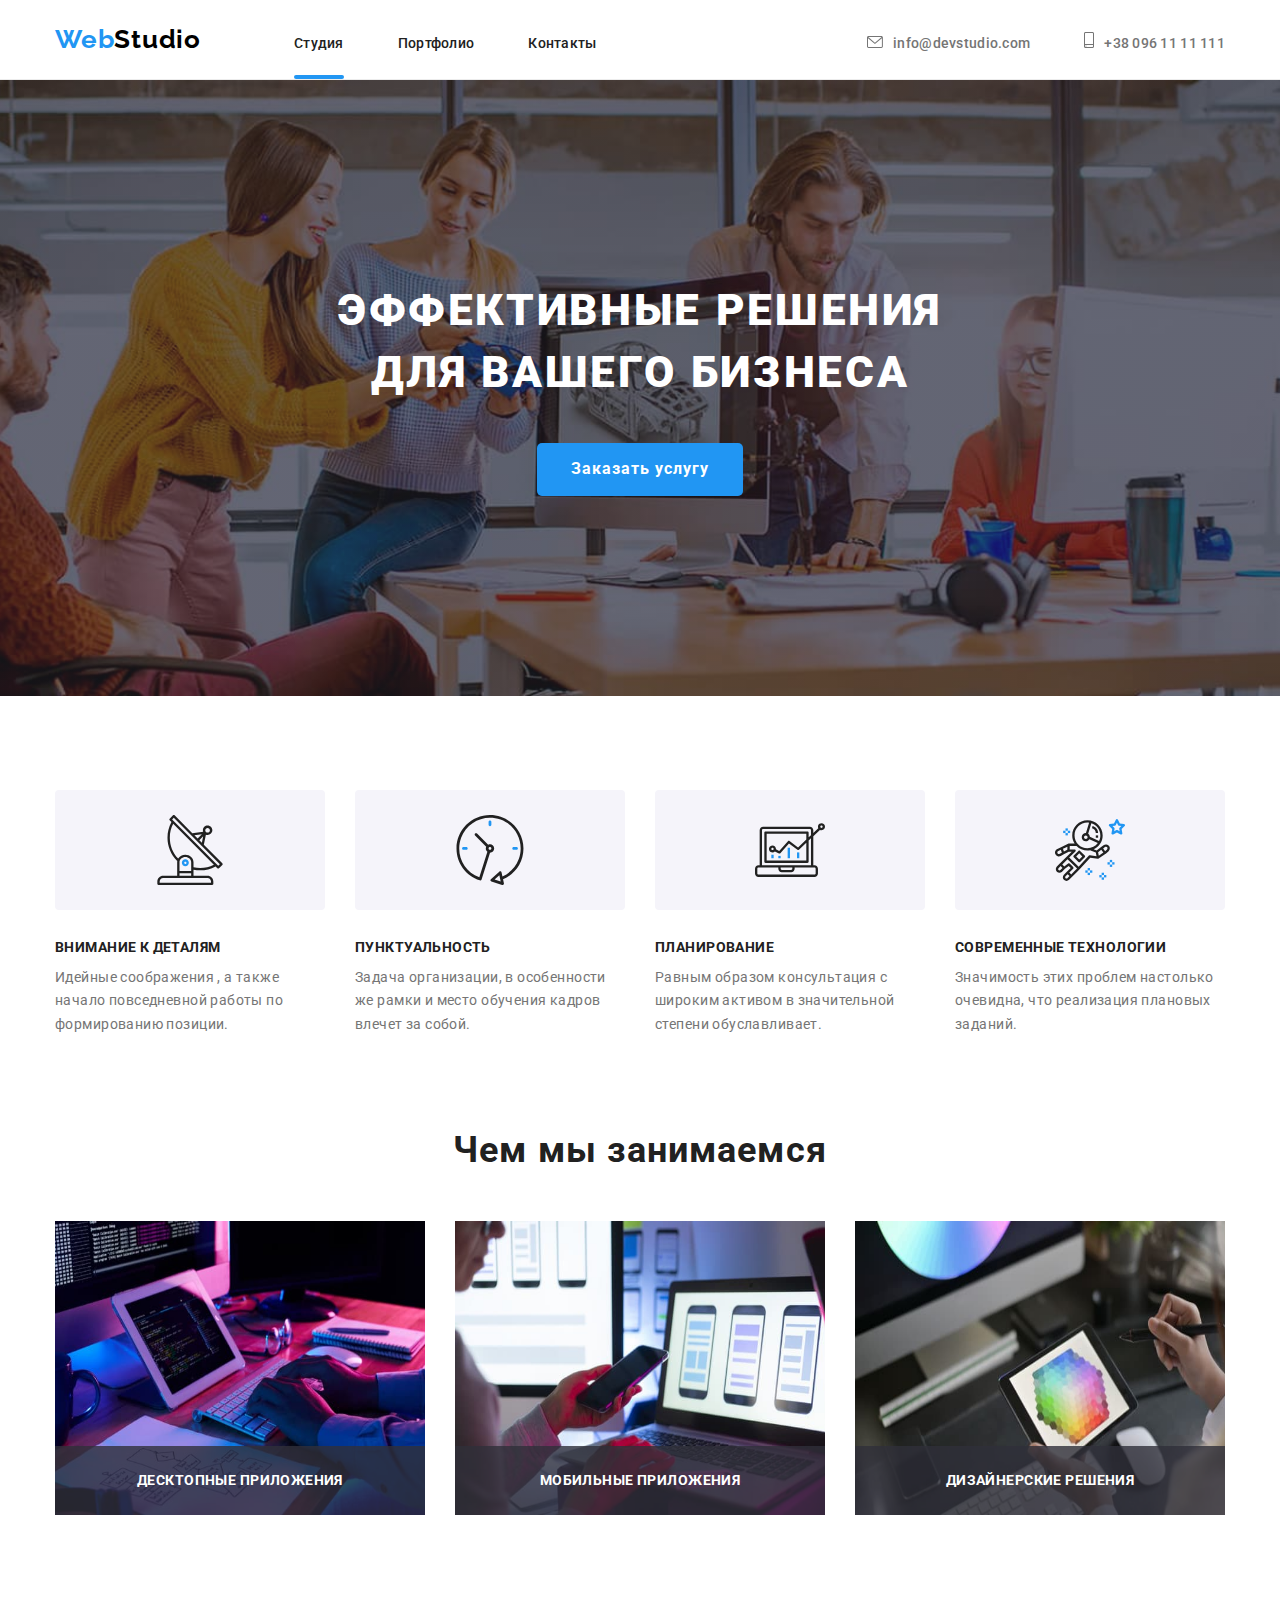
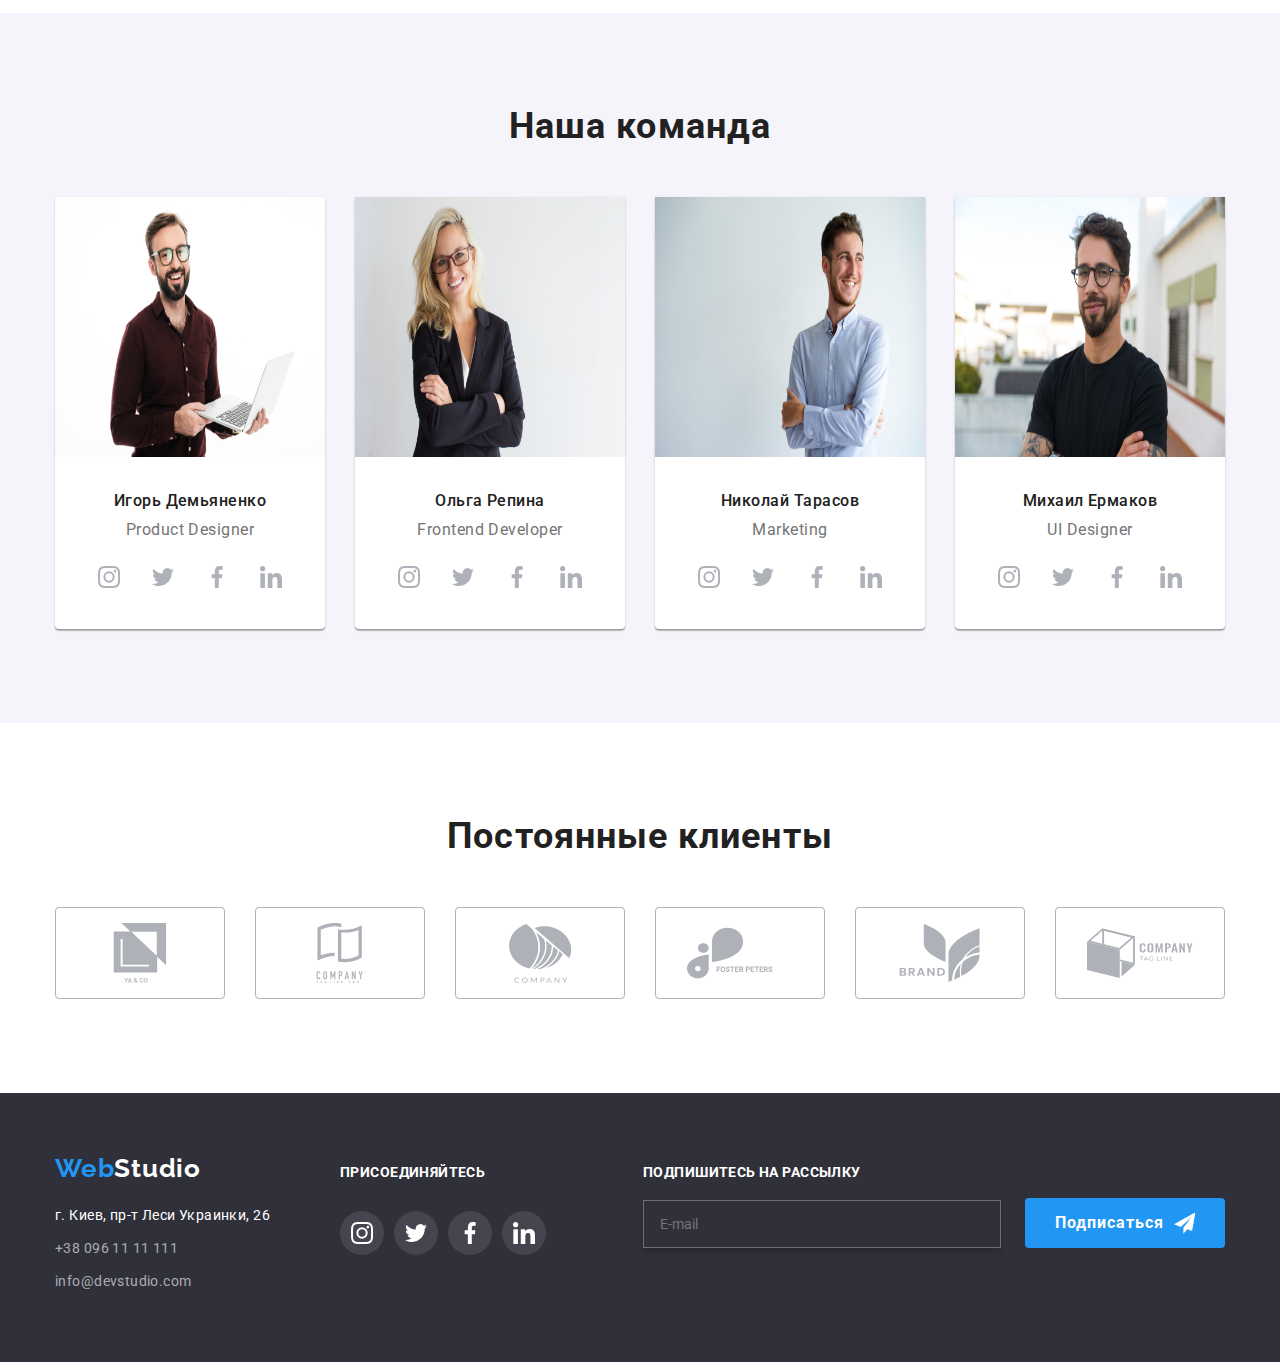
==== commit 837bccfe: "Fix 2" ====
--- a/index.html
+++ b/index.html
@@ -214,6 +214,7 @@
     </footer>
     <div class="backdrop is-hidden" data-modal>
         <div class="modal">
+            <button type="submit" class="form-button">Отправить</button>
         <button type="button" data-modal-close>
             <svg width="11px" height="11px">
             <use href="./images/icons.svg#Vector"></use>
--- a/css/styles.css
+++ b/css/styles.css
@@ -23,7 +23,7 @@
 /*header styles*/
 header{
     border-bottom:1px solid #ECECEC;
-    padding: 32px 0;
+    padding: 24px 0;
     background-color: rgba(255, 255, 255, 1);
 }
 .logo{
@@ -68,7 +68,7 @@
     height: 4px;
     background-color: #2196F3;
     border-radius: 2px;
-    bottom:-35px;
+    bottom:-28px;
     left: 0;
 }
 .pages-list a{
@@ -433,7 +433,7 @@
     background-color: rgba(0, 0, 0, 0.2);
     top: 0;
     left: 0;
-    transition: opacity,visibility 250ms cubic-bezier(0.4, 0, 0.2, 1);
+    transition: transform 250ms cubic-bezier(0.4, 0, 0.2, 1);
 }
 .modal{
     position: absolute;
@@ -445,8 +445,9 @@
     height: 581px;
     box-shadow: 0px 1px 3px rgba(0, 0, 0, 0.12), 0px 1px 1px rgba(0, 0, 0, 0.14), 0px 2px 1px rgba(0, 0, 0, 0.2);
     border-radius: 4px;
-}
-.modal button{
+    padding: 40px 40px;
+}
+.modal button[data-modal-close]{
     width: 30px;
     height: 30px;
     fill: rgba(0, 0, 0, 1);
@@ -457,10 +458,35 @@
     top:8px;
     right: 8px;
 }
+.form-button{
+margin-left: auto;
+margin-right: auto;
+background-color: #2196F3;
+font-weight: 700;
+font-size: 16px;
+line-height: 30px;
+display: flex;
+align-items: center;
+text-align: center;
+letter-spacing: 0.06em;
+color: #FFFFFF;
+border-width: 0;
+border-radius: 4px;
+padding: 10px 55px;
+margin-top: 30px;
+}
+.modal p{
+    font-weight: 700;
+    font-size: 20px;
+    line-height: 1.1;
+    text-align: center;
+    letter-spacing: 0.03em;
+}
 .is-hidden{
-    opacity: 0;
-    visibility: hidden;
-    pointer-events: none;
+pointer-events: none;
+transform: scale(0);
+visibility: hidden;
+opacity: 0;
 }
 button[data-modal-close]:hover,
 button[date-modal-close]:focus
@@ -600,7 +626,7 @@
     margin-top: auto;
     padding:10px 28px;
     background-color: #2196F3;
-    width: 250px;
+    width: 200px;
     height: 50px;
     color: #fff;
     border-color: transparent;
